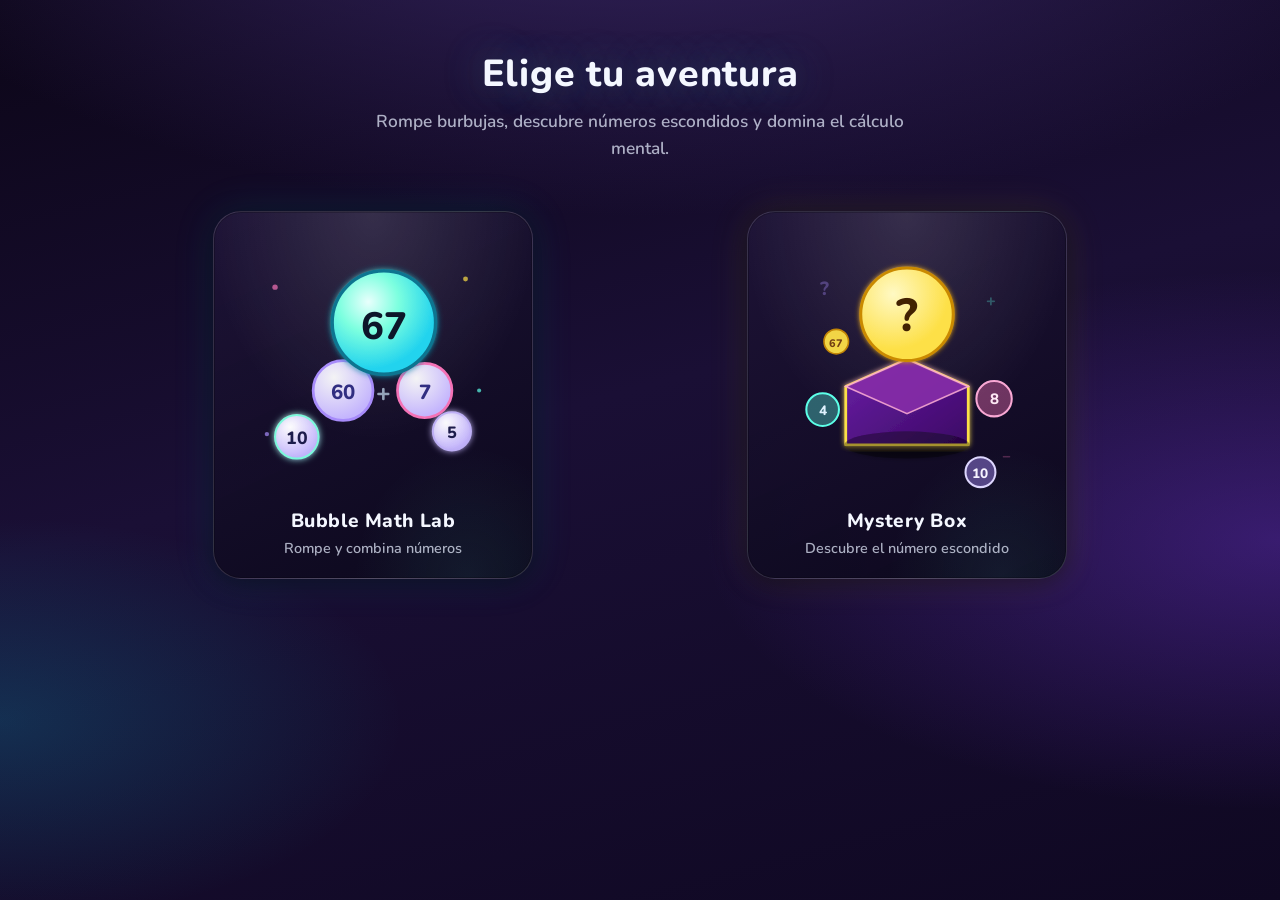
==== 2/index.html @ f4df5f88 "Update deployment workflow for math games hub and add new game selection interface. Rename workflow " ====
<!DOCTYPE html>
<html lang="es">
  <head>
    <meta charset="UTF-8" />
    <meta name="viewport" content="width=device-width, initial-scale=1.0" />
    <meta
      name="description"
      content="Elige Bubble Math Lab o Mystery Box: práctica de cálculo mental con burbujas y retos con número escondido."
    />
    <title>Juegos de mate — Hub</title>
    <link rel="preconnect" href="https://fonts.googleapis.com" />
    <link rel="preconnect" href="https://fonts.gstatic.com" crossorigin />
    <link
      href="https://fonts.googleapis.com/css2?family=Nunito:wght@600;700;800&display=swap"
      rel="stylesheet"
    />
    <link rel="stylesheet" href="game-select.css" />
  </head>
  <body>
    <section class="game-select" aria-label="Selección de juego">
      <header class="game-select__header">
        <h1>Elige tu aventura</h1>
        <p>
          Rompe burbujas, descubre números escondidos y domina el cálculo mental.
        </p>
      </header>

      <div class="game-select__grid">
        <a
          class="game-card game-card--bubble"
          href="bubble-math-lab/index.html"
          aria-label="Abrir Bubble Math Lab — romper y combinar números"
        >
          <div class="game-card__art" aria-hidden="true">
            <!-- Arte vectorial (podés reemplazar por <img class="game-card__art-img" src="assets/bubble-card.png" alt="">) -->
            <svg viewBox="0 0 200 200" xmlns="http://www.w3.org/2000/svg" role="img">
              <title>Burbujas y descomposición del 67</title>
              <defs>
                <radialGradient id="bb-main" cx="35%" cy="30%" r="65%">
                  <stop offset="0%" stop-color="#e8fffc" />
                  <stop offset="45%" stop-color="#7cffdf" />
                  <stop offset="100%" stop-color="#22d3ee" />
                </radialGradient>
                <radialGradient id="bb-small" cx="35%" cy="28%" r="70%">
                  <stop offset="0%" stop-color="#fff" stop-opacity="0.95" />
                  <stop offset="100%" stop-color="#c4b5fd" />
                </radialGradient>
                <filter id="bb-glow" x="-40%" y="-40%" width="180%" height="180%">
                  <feGaussianBlur stdDeviation="2.5" result="b" />
                  <feMerge>
                    <feMergeNode in="b" />
                    <feMergeNode in="SourceGraphic" />
                  </feMerge>
                </filter>
              </defs>
              <!-- partículas -->
              <g opacity="0.7">
                <circle cx="28" cy="42" r="2" fill="#f472b6" />
                <circle cx="168" cy="36" r="1.8" fill="#fde047" />
                <circle cx="178" cy="118" r="1.5" fill="#5cffe8" />
                <circle cx="22" cy="150" r="1.6" fill="#a78bfa" />
              </g>
              <!-- burbujas mini -->
              <g filter="url(#bb-glow)">
                <circle cx="44" cy="152" r="16" fill="url(#bb-small)" stroke="#7cffdf" stroke-width="1.5" opacity="0.95" />
                <text x="44" y="157" text-anchor="middle" font-size="13" font-family="Nunito, sans-serif" font-weight="800" fill="#1e1b4b">10</text>
                <circle cx="158" cy="148" r="14" fill="url(#bb-small)" stroke="#c4b5fd" stroke-width="1.5" opacity="0.92" />
                <text x="158" y="153" text-anchor="middle" font-size="12" font-family="Nunito, sans-serif" font-weight="800" fill="#1e1b4b">5</text>
              </g>
              <!-- 60 + 7 -->
              <g>
                <circle cx="78" cy="118" r="22" fill="url(#bb-small)" stroke="#a78bfa" stroke-width="2" />
                <text x="78" y="124" text-anchor="middle" font-size="15" font-family="Nunito, sans-serif" font-weight="800" fill="#312e81">60</text>
                <text x="108" y="126" text-anchor="middle" font-size="18" font-weight="800" fill="#94a3b8">+</text>
                <circle cx="138" cy="118" r="20" fill="url(#bb-small)" stroke="#f472b6" stroke-width="2" />
                <text x="138" y="124" text-anchor="middle" font-size="15" font-family="Nunito, sans-serif" font-weight="800" fill="#312e81">7</text>
              </g>
              <!-- principal 67 -->
              <g filter="url(#bb-glow)">
                <circle cx="108" cy="68" r="38" fill="url(#bb-main)" stroke="#0e7490" stroke-width="2.5" />
                <text x="108" y="80" text-anchor="middle" font-size="28" font-family="Nunito, sans-serif" font-weight="800" fill="#0f172a">67</text>
              </g>
            </svg>
          </div>
          <h2 class="game-card__title">Bubble Math Lab</h2>
          <p class="game-card__tagline">Rompe y combina números</p>
        </a>

        <a
          class="game-card game-card--mystery"
          href="mystery-box/index.html"
          aria-label="Abrir Mystery Box — descubre el número escondido"
        >
          <div class="game-card__art" aria-hidden="true">
            <svg viewBox="0 0 200 200" xmlns="http://www.w3.org/2000/svg" role="img">
              <title>Cajita mágica y burbuja misteriosa</title>
              <defs>
                <linearGradient id="mb-box" x1="0%" y1="0%" x2="100%" y2="100%">
                  <stop offset="0%" stop-color="#6b21a8" />
                  <stop offset="100%" stop-color="#3b0764" />
                </linearGradient>
                <radialGradient id="mb-q" cx="35%" cy="28%" r="60%">
                  <stop offset="0%" stop-color="#fff9c4" />
                  <stop offset="100%" stop-color="#fde047" />
                </radialGradient>
                <filter id="mb-glow" x="-35%" y="-35%" width="170%" height="170%">
                  <feGaussianBlur stdDeviation="2" result="g" />
                  <feMerge>
                    <feMergeNode in="g" />
                    <feMergeNode in="SourceGraphic" />
                  </feMerge>
                </filter>
              </defs>
              <!-- símbolos suaves -->
              <text x="36" y="48" font-size="14" fill="#a78bfa" opacity="0.35" font-weight="800">?</text>
              <text x="158" y="56" font-size="12" fill="#5cffe8" opacity="0.28" font-weight="800">+</text>
              <text x="170" y="170" font-size="11" fill="#f472b6" opacity="0.28" font-weight="800">−</text>
              <!-- caja -->
              <g filter="url(#mb-glow)">
                <path
                  d="M55 115 L100 95 L145 115 L145 158 L55 158 Z"
                  fill="url(#mb-box)"
                  stroke="#fde047"
                  stroke-width="2"
                  stroke-linejoin="round"
                />
                <path
                  d="M55 115 L100 95 L145 115 L100 135 Z"
                  fill="#862ea8"
                  stroke="#f9a8d4"
                  stroke-width="1.2"
                  opacity="0.9"
                />
                <ellipse cx="100" cy="158" rx="46" ry="10" fill="#000" opacity="0.35" />
              </g>
              <!-- burbuja ? -->
              <g filter="url(#mb-glow)">
                <circle cx="100" cy="62" r="34" fill="url(#mb-q)" stroke="#ca8a04" stroke-width="2.2" />
                <text x="100" y="74" text-anchor="middle" font-size="34" font-family="Nunito, sans-serif" font-weight="800" fill="#422006">?</text>
              </g>
              <!-- mini burbujas -->
              <circle cx="38" cy="132" r="12" fill="#5cffe8" fill-opacity="0.35" stroke="#5cffe8" stroke-width="1.5" />
              <text x="38" y="136" text-anchor="middle" font-size="10" font-weight="800" fill="#e0f2fe">4</text>
              <circle cx="164" cy="124" r="13" fill="#f472b6" fill-opacity="0.4" stroke="#f9a8d4" stroke-width="1.5" />
              <text x="164" y="128" text-anchor="middle" font-size="11" font-weight="800" fill="#fce7f3">8</text>
              <circle cx="154" cy="178" r="11" fill="#a78bfa" fill-opacity="0.45" stroke="#ddd6fe" stroke-width="1.5" />
              <text x="154" y="182" text-anchor="middle" font-size="10" font-weight="800" fill="#f5f3ff">10</text>
              <!-- easter egg 67 dorado pequeño -->
              <circle cx="48" cy="82" r="9" fill="#fde047" stroke="#ca8a04" stroke-width="1.2" opacity="0.95" />
              <text x="48" y="86" text-anchor="middle" font-size="8" font-weight="800" fill="#713f12">67</text>
            </svg>
          </div>
          <h2 class="game-card__title">Mystery Box</h2>
          <p class="game-card__tagline">Descubre el número escondido</p>
        </a>
      </div>
    </section>
  </body>
</html>
---- 2/game-select.css ----
/* Hub de selección — tarjetas tipo ícono / videojuego educativo */

:root {
  --bg-deep: #0c0618;
  --bg-mid: #1a0f35;
  --text: #f4f7ff;
  --muted: rgba(232, 238, 255, 0.72);
  --cyan: #5cffe8;
  --violet: #a78bfa;
  --pink: #f472b6;
  --gold: #fde047;
  --card-radius: 28px;
  --font: "Nunito", system-ui, sans-serif;
}

*,
*::before,
*::after {
  box-sizing: border-box;
}

html {
  height: 100%;
}

body {
  margin: 0;
  min-height: 100%;
  font-family: var(--font);
  color: var(--text);
  background: radial-gradient(ellipse 120% 80% at 50% -20%, #3d2a6e 0%, transparent 55%),
    radial-gradient(ellipse 90% 60% at 100% 60%, rgba(124, 58, 237, 0.35) 0%, transparent 50%),
    radial-gradient(ellipse 70% 50% at 0% 80%, rgba(6, 182, 212, 0.2) 0%, transparent 45%),
    linear-gradient(165deg, var(--bg-deep) 0%, var(--bg-mid) 45%, #0f0822 100%);
  -webkit-font-smoothing: antialiased;
}

.game-select {
  max-width: 1100px;
  margin: 0 auto;
  padding: clamp(1.5rem, 4vw, 3rem) clamp(1rem, 3vw, 2rem) 3rem;
}

.game-select__header {
  text-align: center;
  margin-bottom: clamp(2rem, 5vw, 3rem);
}

.game-select__header h1 {
  margin: 0 0 0.65rem;
  font-size: clamp(1.65rem, 4vw, 2.35rem);
  font-weight: 800;
  letter-spacing: 0.02em;
  text-shadow: 0 0 40px rgba(94, 234, 212, 0.35), 0 0 80px rgba(167, 139, 250, 0.2);
}

.game-select__header p {
  margin: 0 auto;
  max-width: 36rem;
  font-size: clamp(0.98rem, 2vw, 1.08rem);
  font-weight: 600;
  color: var(--muted);
  line-height: 1.55;
}

.game-select__grid {
  display: grid;
  grid-template-columns: repeat(auto-fit, minmax(min(100%, 260px), 1fr));
  gap: clamp(1.25rem, 3vw, 2rem);
  justify-items: center;
  align-items: stretch;
}

.game-card {
  display: flex;
  flex-direction: column;
  align-items: center;
  width: 100%;
  max-width: 320px;
  aspect-ratio: 1 / 1.15;
  padding: 1.15rem 1rem 1.25rem;
  cursor: pointer;
  text-align: center;
  text-decoration: none;
  color: inherit;
  font: inherit;
  border-radius: var(--card-radius);
  background: radial-gradient(ellipse 100% 120% at 50% 0%, rgba(255, 255, 255, 0.12) 0%, transparent 52%),
    radial-gradient(ellipse 80% 80% at 80% 100%, rgba(94, 234, 212, 0.08) 0%, transparent 45%),
    linear-gradient(155deg, rgba(30, 20, 55, 0.95) 0%, rgba(12, 8, 28, 0.98) 100%);
  border: 1px solid rgba(255, 255, 255, 0.14);
  box-shadow:
    0 4px 24px rgba(0, 0, 0, 0.45),
    0 0 0 1px rgba(0, 0, 0, 0.2) inset,
    0 0 48px rgba(94, 234, 212, 0.12);
  transition: transform 0.22s ease, box-shadow 0.22s ease, border-color 0.22s ease;
}

.game-card:hover {
  transform: translateY(-8px) scale(1.02);
  border-color: rgba(94, 234, 212, 0.35);
  box-shadow:
    0 16px 48px rgba(0, 0, 0, 0.5),
    0 0 64px rgba(94, 234, 212, 0.22),
    0 0 80px rgba(167, 139, 250, 0.15);
}

.game-card:focus {
  outline: none;
}

.game-card:focus-visible {
  outline: 3px solid var(--cyan);
  outline-offset: 4px;
}

@media (prefers-reduced-motion: reduce) {
  .game-card {
    transition: none;
  }

  .game-card:hover {
    transform: none;
  }
}

.game-card--bubble {
  box-shadow:
    0 4px 24px rgba(0, 0, 0, 0.45),
    0 0 40px rgba(6, 182, 212, 0.15),
    0 0 0 1px rgba(0, 0, 0, 0.2) inset;
}

.game-card--bubble:hover {
  border-color: rgba(94, 234, 212, 0.45);
  box-shadow:
    0 16px 48px rgba(0, 0, 0, 0.5),
    0 0 56px rgba(6, 182, 212, 0.28),
    0 0 72px rgba(167, 139, 250, 0.2);
}

.game-card--mystery {
  box-shadow:
    0 4px 24px rgba(0, 0, 0, 0.45),
    0 0 40px rgba(253, 224, 71, 0.12),
    0 0 0 1px rgba(0, 0, 0, 0.2) inset;
}

.game-card--mystery:hover {
  border-color: rgba(253, 224, 71, 0.4);
  box-shadow:
    0 16px 48px rgba(0, 0, 0, 0.5),
    0 0 56px rgba(253, 224, 71, 0.22),
    0 0 64px rgba(244, 114, 182, 0.18);
}

/* Ilustración ~65–70% de la tarjeta */
.game-card__art {
  flex: 1;
  width: 100%;
  min-height: 0;
  display: flex;
  align-items: center;
  justify-content: center;
  margin-bottom: 0.35rem;
}

.game-card__art svg {
  width: 100%;
  height: auto;
  max-height: 100%;
  display: block;
}

.game-card__title {
  margin: 0 0 0.28rem;
  font-size: clamp(1.05rem, 2.8vw, 1.2rem);
  font-weight: 800;
  letter-spacing: 0.03em;
}

.game-card__tagline {
  margin: 0;
  font-size: clamp(0.82rem, 2vw, 0.9rem);
  font-weight: 600;
  color: var(--muted);
  line-height: 1.35;
  max-width: 15rem;
}
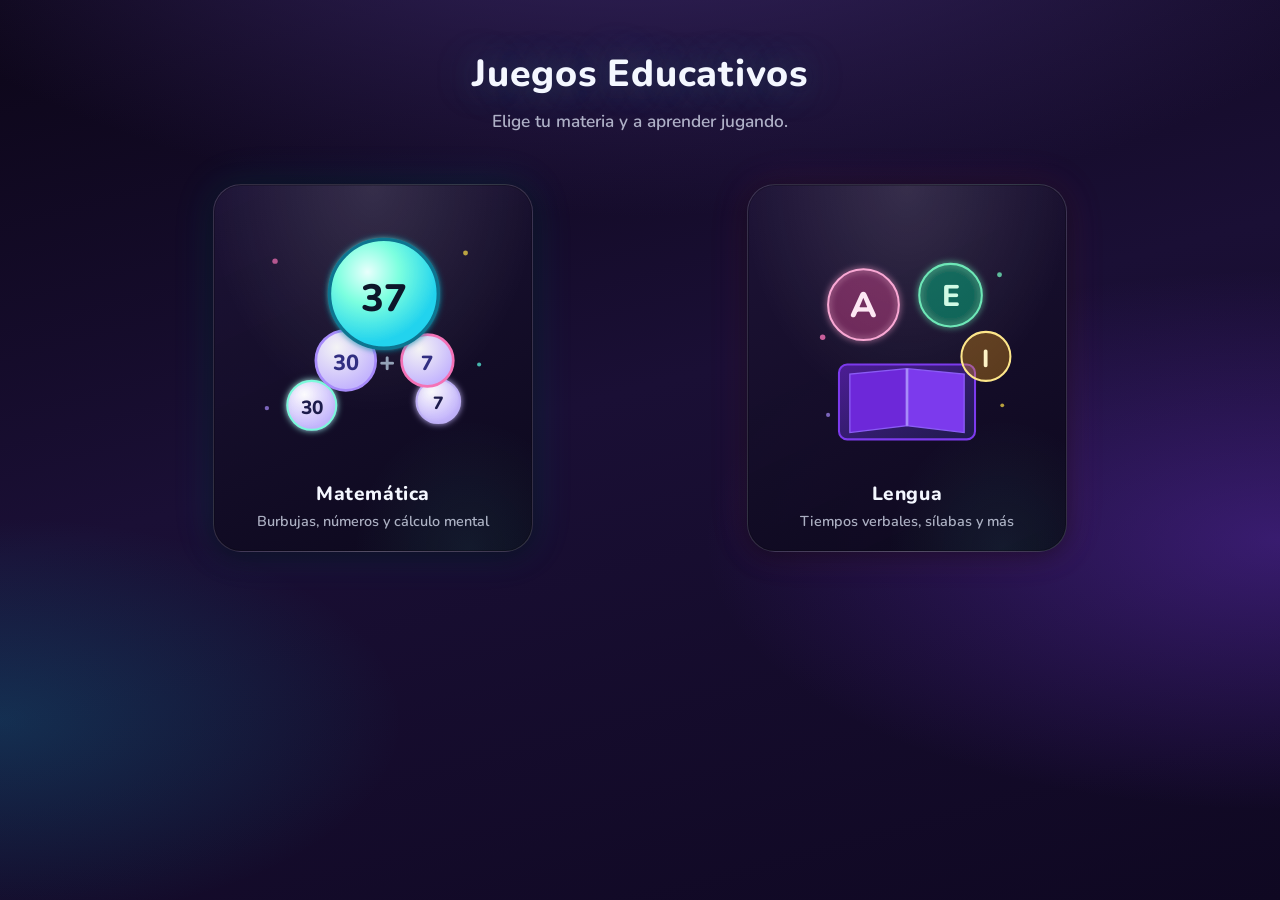
==== commit 45f8b9e6: "Implement new "Lengua Lab" game section with multiple mini-games focused on language skills. Add "Ca" ====
--- a/2/index.html
+++ b/2/index.html
@@ -5,9 +5,9 @@
     <meta name="viewport" content="width=device-width, initial-scale=1.0" />
     <meta
       name="description"
-      content="Elige Bubble Math Lab o Mystery Box: práctica de cálculo mental con burbujas y retos con número escondido."
+      content="Juegos educativos de matemática y lengua para niños."
     />
-    <title>Juegos de mate — Hub</title>
+    <title>Juegos Educativos</title>
     <link rel="preconnect" href="https://fonts.googleapis.com" />
     <link rel="preconnect" href="https://fonts.gstatic.com" crossorigin />
     <link
@@ -17,35 +17,32 @@
     <link rel="stylesheet" href="game-select.css" />
   </head>
   <body>
-    <section class="game-select" aria-label="Selección de juego">
+    <section class="game-select" aria-label="Selección de materia">
       <header class="game-select__header">
-        <h1>Elige tu aventura</h1>
-        <p>
-          Rompe burbujas, descubre números escondidos y domina el cálculo mental.
-        </p>
+        <h1>Juegos Educativos</h1>
+        <p>Elige tu materia y a aprender jugando.</p>
       </header>
 
       <div class="game-select__grid">
         <a
-          class="game-card game-card--bubble"
-          href="bubble-math-lab/index.html"
-          aria-label="Abrir Bubble Math Lab — romper y combinar números"
+          class="game-card game-card--math"
+          href="matematica/index.html"
+          aria-label="Juegos de Matemática"
         >
           <div class="game-card__art" aria-hidden="true">
-            <!-- Arte vectorial (podés reemplazar por <img class="game-card__art-img" src="assets/bubble-card.png" alt="">) -->
             <svg viewBox="0 0 200 200" xmlns="http://www.w3.org/2000/svg" role="img">
-              <title>Burbujas y descomposición del 67</title>
+              <title>Burbujas con números y operaciones</title>
               <defs>
-                <radialGradient id="bb-main" cx="35%" cy="30%" r="65%">
+                <radialGradient id="sm-main" cx="35%" cy="30%" r="65%">
                   <stop offset="0%" stop-color="#e8fffc" />
                   <stop offset="45%" stop-color="#7cffdf" />
                   <stop offset="100%" stop-color="#22d3ee" />
                 </radialGradient>
-                <radialGradient id="bb-small" cx="35%" cy="28%" r="70%">
+                <radialGradient id="sm-small" cx="35%" cy="28%" r="70%">
                   <stop offset="0%" stop-color="#fff" stop-opacity="0.95" />
                   <stop offset="100%" stop-color="#c4b5fd" />
                 </radialGradient>
-                <filter id="bb-glow" x="-40%" y="-40%" width="180%" height="180%">
+                <filter id="sm-glow" x="-40%" y="-40%" width="180%" height="180%">
                   <feGaussianBlur stdDeviation="2.5" result="b" />
                   <feMerge>
                     <feMergeNode in="b" />
@@ -53,105 +50,79 @@
                   </feMerge>
                 </filter>
               </defs>
-              <!-- partículas -->
               <g opacity="0.7">
                 <circle cx="28" cy="42" r="2" fill="#f472b6" />
                 <circle cx="168" cy="36" r="1.8" fill="#fde047" />
                 <circle cx="178" cy="118" r="1.5" fill="#5cffe8" />
                 <circle cx="22" cy="150" r="1.6" fill="#a78bfa" />
               </g>
-              <!-- burbujas mini -->
-              <g filter="url(#bb-glow)">
-                <circle cx="44" cy="152" r="16" fill="url(#bb-small)" stroke="#7cffdf" stroke-width="1.5" opacity="0.95" />
-                <text x="44" y="157" text-anchor="middle" font-size="13" font-family="Nunito, sans-serif" font-weight="800" fill="#1e1b4b">10</text>
-                <circle cx="158" cy="148" r="14" fill="url(#bb-small)" stroke="#c4b5fd" stroke-width="1.5" opacity="0.92" />
-                <text x="158" y="153" text-anchor="middle" font-size="12" font-family="Nunito, sans-serif" font-weight="800" fill="#1e1b4b">5</text>
+              <g filter="url(#sm-glow)">
+                <circle cx="55" cy="148" r="18" fill="url(#sm-small)" stroke="#7cffdf" stroke-width="1.5" opacity="0.95" />
+                <text x="55" y="154" text-anchor="middle" font-size="14" font-family="Nunito, sans-serif" font-weight="800" fill="#1e1b4b">30</text>
+                <circle cx="148" cy="145" r="16" fill="url(#sm-small)" stroke="#c4b5fd" stroke-width="1.5" opacity="0.92" />
+                <text x="148" y="151" text-anchor="middle" font-size="13" font-family="Nunito, sans-serif" font-weight="800" fill="#1e1b4b">7</text>
               </g>
-              <!-- 60 + 7 -->
               <g>
-                <circle cx="78" cy="118" r="22" fill="url(#bb-small)" stroke="#a78bfa" stroke-width="2" />
-                <text x="78" y="124" text-anchor="middle" font-size="15" font-family="Nunito, sans-serif" font-weight="800" fill="#312e81">60</text>
-                <text x="108" y="126" text-anchor="middle" font-size="18" font-weight="800" fill="#94a3b8">+</text>
-                <circle cx="138" cy="118" r="20" fill="url(#bb-small)" stroke="#f472b6" stroke-width="2" />
-                <text x="138" y="124" text-anchor="middle" font-size="15" font-family="Nunito, sans-serif" font-weight="800" fill="#312e81">7</text>
+                <circle cx="80" cy="115" r="22" fill="url(#sm-small)" stroke="#a78bfa" stroke-width="2" />
+                <text x="80" y="122" text-anchor="middle" font-size="16" font-family="Nunito, sans-serif" font-weight="800" fill="#312e81">30</text>
+                <text x="110" y="123" text-anchor="middle" font-size="20" font-weight="800" fill="#94a3b8">+</text>
+                <circle cx="140" cy="115" r="19" fill="url(#sm-small)" stroke="#f472b6" stroke-width="2" />
+                <text x="140" y="122" text-anchor="middle" font-size="15" font-family="Nunito, sans-serif" font-weight="800" fill="#312e81">7</text>
               </g>
-              <!-- principal 67 -->
-              <g filter="url(#bb-glow)">
-                <circle cx="108" cy="68" r="38" fill="url(#bb-main)" stroke="#0e7490" stroke-width="2.5" />
-                <text x="108" y="80" text-anchor="middle" font-size="28" font-family="Nunito, sans-serif" font-weight="800" fill="#0f172a">67</text>
+              <g filter="url(#sm-glow)">
+                <circle cx="108" cy="66" r="40" fill="url(#sm-main)" stroke="#0e7490" stroke-width="2.5" />
+                <text x="108" y="79" text-anchor="middle" font-size="28" font-family="Nunito, sans-serif" font-weight="800" fill="#0f172a">37</text>
               </g>
             </svg>
           </div>
-          <h2 class="game-card__title">Bubble Math Lab</h2>
-          <p class="game-card__tagline">Rompe y combina números</p>
+          <h2 class="game-card__title">Matemática</h2>
+          <p class="game-card__tagline">Burbujas, números y cálculo mental</p>
         </a>
 
         <a
-          class="game-card game-card--mystery"
-          href="mystery-box/index.html"
-          aria-label="Abrir Mystery Box — descubre el número escondido"
+          class="game-card game-card--lengua"
+          href="lengua/index.html"
+          aria-label="Juegos de Lengua"
         >
           <div class="game-card__art" aria-hidden="true">
             <svg viewBox="0 0 200 200" xmlns="http://www.w3.org/2000/svg" role="img">
-              <title>Cajita mágica y burbuja misteriosa</title>
+              <title>Letras y libro mágico</title>
               <defs>
-                <linearGradient id="mb-box" x1="0%" y1="0%" x2="100%" y2="100%">
-                  <stop offset="0%" stop-color="#6b21a8" />
-                  <stop offset="100%" stop-color="#3b0764" />
+                <linearGradient id="sl-book" x1="0%" y1="0%" x2="100%" y2="100%">
+                  <stop offset="0%" stop-color="#4c1d95" />
+                  <stop offset="100%" stop-color="#1e1b4b" />
                 </linearGradient>
-                <radialGradient id="mb-q" cx="35%" cy="28%" r="60%">
-                  <stop offset="0%" stop-color="#fff9c4" />
-                  <stop offset="100%" stop-color="#fde047" />
-                </radialGradient>
-                <filter id="mb-glow" x="-35%" y="-35%" width="170%" height="170%">
-                  <feGaussianBlur stdDeviation="2" result="g" />
+                <filter id="sl-glow" x="-40%" y="-40%" width="180%" height="180%">
+                  <feGaussianBlur stdDeviation="2.5" result="b" />
                   <feMerge>
-                    <feMergeNode in="g" />
+                    <feMergeNode in="b" />
                     <feMergeNode in="SourceGraphic" />
                   </feMerge>
                 </filter>
               </defs>
-              <!-- símbolos suaves -->
-              <text x="36" y="48" font-size="14" fill="#a78bfa" opacity="0.35" font-weight="800">?</text>
-              <text x="158" y="56" font-size="12" fill="#5cffe8" opacity="0.28" font-weight="800">+</text>
-              <text x="170" y="170" font-size="11" fill="#f472b6" opacity="0.28" font-weight="800">−</text>
-              <!-- caja -->
-              <g filter="url(#mb-glow)">
-                <path
-                  d="M55 115 L100 95 L145 115 L145 158 L55 158 Z"
-                  fill="url(#mb-box)"
-                  stroke="#fde047"
-                  stroke-width="2"
-                  stroke-linejoin="round"
-                />
-                <path
-                  d="M55 115 L100 95 L145 115 L100 135 Z"
-                  fill="#862ea8"
-                  stroke="#f9a8d4"
-                  stroke-width="1.2"
-                  opacity="0.9"
-                />
-                <ellipse cx="100" cy="158" rx="46" ry="10" fill="#000" opacity="0.35" />
-              </g>
-              <!-- burbuja ? -->
-              <g filter="url(#mb-glow)">
-                <circle cx="100" cy="62" r="34" fill="url(#mb-q)" stroke="#ca8a04" stroke-width="2.2" />
-                <text x="100" y="74" text-anchor="middle" font-size="34" font-family="Nunito, sans-serif" font-weight="800" fill="#422006">?</text>
-              </g>
-              <!-- mini burbujas -->
-              <circle cx="38" cy="132" r="12" fill="#5cffe8" fill-opacity="0.35" stroke="#5cffe8" stroke-width="1.5" />
-              <text x="38" y="136" text-anchor="middle" font-size="10" font-weight="800" fill="#e0f2fe">4</text>
-              <circle cx="164" cy="124" r="13" fill="#f472b6" fill-opacity="0.4" stroke="#f9a8d4" stroke-width="1.5" />
-              <text x="164" y="128" text-anchor="middle" font-size="11" font-weight="800" fill="#fce7f3">8</text>
-              <circle cx="154" cy="178" r="11" fill="#a78bfa" fill-opacity="0.45" stroke="#ddd6fe" stroke-width="1.5" />
-              <text x="154" y="182" text-anchor="middle" font-size="10" font-weight="800" fill="#f5f3ff">10</text>
-              <!-- easter egg 67 dorado pequeño -->
-              <circle cx="48" cy="82" r="9" fill="#fde047" stroke="#ca8a04" stroke-width="1.2" opacity="0.95" />
-              <text x="48" y="86" text-anchor="middle" font-size="8" font-weight="800" fill="#713f12">67</text>
+              <!-- Libro -->
+              <rect x="50" y="118" width="100" height="55" rx="6" fill="url(#sl-book)" stroke="#7c3aed" stroke-width="1.5" />
+              <path d="M100 121 L58 125 L58 168 L100 163 Z" fill="#6d28d9" stroke="#8b5cf6" stroke-width="1" />
+              <path d="M100 121 L142 125 L142 168 L100 163 Z" fill="#7c3aed" stroke="#8b5cf6" stroke-width="1" />
+              <line x1="100" y1="121" x2="100" y2="163" stroke="#a78bfa" stroke-width="2" />
+              <!-- Letra A -->
+              <circle cx="68" cy="74" r="26" fill="#ec4899" fill-opacity="0.22" stroke="#f9a8d4" stroke-width="1.5" filter="url(#sl-glow)" />
+              <text x="68" y="83" text-anchor="middle" font-size="26" font-family="Nunito, sans-serif" font-weight="800" fill="#fce7f3">A</text>
+              <!-- Letra E -->
+              <circle cx="132" cy="67" r="23" fill="#10b981" fill-opacity="0.28" stroke="#6ee7b7" stroke-width="1.5" filter="url(#sl-glow)" />
+              <text x="132" y="75" text-anchor="middle" font-size="22" font-family="Nunito, sans-serif" font-weight="800" fill="#d1fae5">E</text>
+              <!-- Letra I -->
+              <circle cx="158" cy="112" r="18" fill="#f59e0b" fill-opacity="0.32" stroke="#fde68a" stroke-width="1.5" />
+              <text x="158" y="120" text-anchor="middle" font-size="18" font-family="Nunito, sans-serif" font-weight="800" fill="#fef3c7">I</text>
+              <!-- partículas -->
+              <circle cx="38" cy="98" r="2" fill="#f472b6" opacity="0.8" />
+              <circle cx="168" cy="52" r="1.8" fill="#6ee7b7" opacity="0.8" />
+              <circle cx="42" cy="155" r="1.5" fill="#a78bfa" opacity="0.7" />
+              <circle cx="170" cy="148" r="1.4" fill="#fde047" opacity="0.7" />
             </svg>
           </div>
-          <h2 class="game-card__title">Mystery Box</h2>
-          <p class="game-card__tagline">Descubre el número escondido</p>
+          <h2 class="game-card__title">Lengua</h2>
+          <p class="game-card__tagline">Tiempos verbales, sílabas y más</p>
         </a>
       </div>
     </section>
--- a/2/game-select.css
+++ b/2/game-select.css
@@ -1,4 +1,5 @@
-/* Hub de selección — tarjetas tipo ícono / videojuego educativo */
+/* Hub de selección — tarjetas tipo ícono / videojuego educativo
+   Usado por: index.html (selector de materias), matematica/index.html, lengua/index.html */
 
 :root {
   --bg-deep: #0c0618;
@@ -187,3 +188,103 @@
   line-height: 1.35;
   max-width: 15rem;
 }
+
+/* Materia: Matemática — acento cyan */
+.game-card--math {
+  box-shadow:
+    0 4px 24px rgba(0, 0, 0, 0.45),
+    0 0 40px rgba(6, 182, 212, 0.15),
+    0 0 0 1px rgba(0, 0, 0, 0.2) inset;
+}
+
+.game-card--math:hover {
+  border-color: rgba(94, 234, 212, 0.45);
+  box-shadow:
+    0 16px 48px rgba(0, 0, 0, 0.5),
+    0 0 56px rgba(6, 182, 212, 0.28),
+    0 0 72px rgba(167, 139, 250, 0.2);
+}
+
+/* Materia: Lengua — acento rosa/verde */
+.game-card--lengua {
+  box-shadow:
+    0 4px 24px rgba(0, 0, 0, 0.45),
+    0 0 40px rgba(236, 72, 153, 0.12),
+    0 0 0 1px rgba(0, 0, 0, 0.2) inset;
+}
+
+.game-card--lengua:hover {
+  border-color: rgba(249, 168, 212, 0.4);
+  box-shadow:
+    0 16px 48px rgba(0, 0, 0, 0.5),
+    0 0 56px rgba(236, 72, 153, 0.22),
+    0 0 64px rgba(16, 185, 129, 0.15);
+}
+
+/* Tarjeta de juego de lengua individual */
+.game-card--tiempo {
+  box-shadow:
+    0 4px 24px rgba(0, 0, 0, 0.45),
+    0 0 40px rgba(124, 58, 237, 0.15),
+    0 0 0 1px rgba(0, 0, 0, 0.2) inset;
+}
+
+.game-card--tiempo:hover {
+  border-color: rgba(167, 139, 250, 0.45);
+  box-shadow:
+    0 16px 48px rgba(0, 0, 0, 0.5),
+    0 0 56px rgba(124, 58, 237, 0.28);
+}
+
+.game-card--silabas {
+  box-shadow:
+    0 4px 24px rgba(0, 0, 0, 0.45),
+    0 0 40px rgba(16, 185, 129, 0.12),
+    0 0 0 1px rgba(0, 0, 0, 0.2) inset;
+}
+
+.game-card--silabas:hover {
+  border-color: rgba(110, 231, 183, 0.4);
+  box-shadow:
+    0 16px 48px rgba(0, 0, 0, 0.5),
+    0 0 56px rgba(16, 185, 129, 0.22);
+}
+
+/* Tarjeta bloqueada / próximamente */
+.game-card--locked {
+  opacity: 0.42;
+  cursor: default;
+  pointer-events: none;
+}
+
+.game-card__badge {
+  display: inline-block;
+  margin-top: 0.4rem;
+  padding: 0.18em 0.65em;
+  border-radius: 999px;
+  font-size: 0.7rem;
+  font-weight: 700;
+  letter-spacing: 0.07em;
+  text-transform: uppercase;
+  background: rgba(255, 255, 255, 0.1);
+  color: var(--muted);
+  border: 1px solid rgba(255, 255, 255, 0.15);
+}
+
+/* Back link en hubs de materia */
+.hub-back {
+  text-align: center;
+  margin-bottom: clamp(0.75rem, 2vw, 1.25rem);
+}
+
+.hub-back a {
+  color: var(--muted);
+  font-size: 0.88rem;
+  font-weight: 600;
+  text-decoration: none;
+  transition: color 0.2s;
+}
+
+.hub-back a:hover {
+  color: var(--text);
+}
